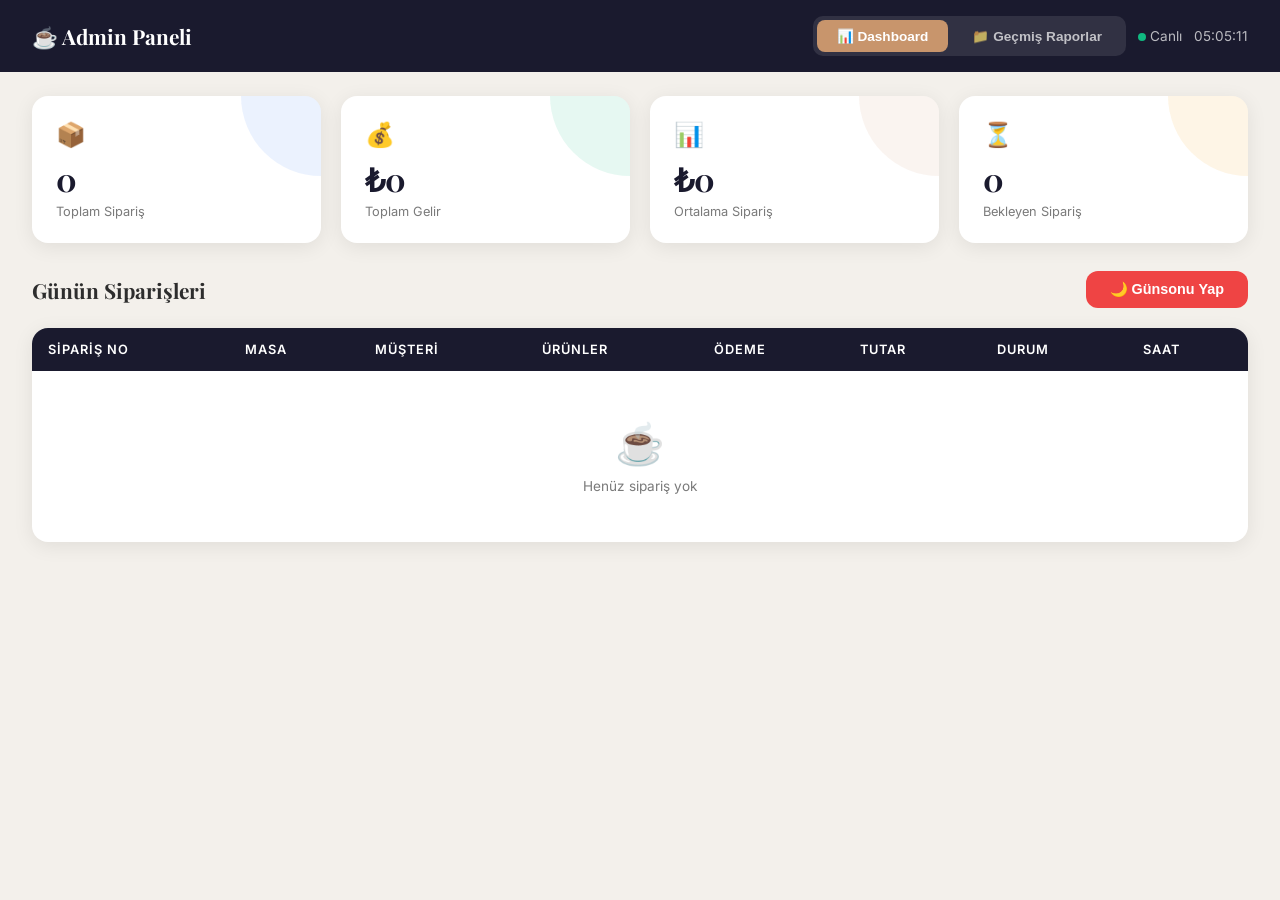
==== admin.html @ cae365af "İlk commit: Kafe otomasyon projesi (güvenli)" ====
<!DOCTYPE html>
<html lang="tr">
<head>
    <meta charset="UTF-8">
    <meta name="viewport" content="width=device-width, initial-scale=1.0">
    <title>Brew & Bean — Admin Paneli</title>
    <link rel="preconnect" href="https://fonts.googleapis.com">
    <link rel="preconnect" href="https://fonts.gstatic.com" crossorigin>
    <link href="https://fonts.googleapis.com/css2?family=Playfair+Display:wght@400;600;700&family=Inter:wght@300;400;500;600;700&display=swap" rel="stylesheet">
    <style>
        :root {
            --clr-primary: #1a1a2e;
            --clr-accent: #c8956c;
            --clr-accent-hover: #b07a54;
            --clr-accent-light: #f5ebe0;
            --clr-bg: #f3f0eb;
            --clr-surface: #ffffff;
            --clr-text: #2d2d2d;
            --clr-text-muted: #7a7a7a;
            --clr-border: #e8e0d8;
            --clr-success: #10b981;
            --clr-danger: #ef4444;

            --status-alindi: #3b82f6;
            --status-hazirlaniyor: #f59e0b;
            --status-hazir: #10b981;
            --status-teslim: #6b7280;

            --font-display: 'Playfair Display', Georgia, serif;
            --font-body: 'Inter', -apple-system, sans-serif;
            --radius: 16px;
            --shadow: 0 4px 20px rgba(0,0,0,.08);
        }

        *, *::before, *::after { box-sizing: border-box; margin: 0; padding: 0; }

        body {
            font-family: var(--font-body);
            background: var(--clr-bg);
            color: var(--clr-text);
            min-height: 100vh;
        }

        /* ---- TOP BAR ---- */
        .topbar {
            background: var(--clr-primary);
            color: #fff;
            padding: 16px 32px;
            display: flex;
            align-items: center;
            justify-content: space-between;
            position: sticky;
            top: 0;
            z-index: 100;
        }

        .topbar-left {
            display: flex;
            align-items: center;
            gap: 14px;
        }

        .topbar h1 {
            font-family: var(--font-display);
            font-size: 1.3rem;
        }

        .topbar-right {
            display: flex;
            align-items: center;
            gap: 12px;
        }

        .live-dot {
            width: 8px;
            height: 8px;
            border-radius: 50%;
            background: #10b981;
            animation: pulse 2s infinite;
            display: inline-block;
        }

        @keyframes pulse {
            0%, 100% { opacity: 1; }
            50% { opacity: .4; }
        }

        /* ---- TABS ---- */
        .tabs {
            display: flex;
            gap: 4px;
            background: rgba(255,255,255,.1);
            border-radius: 10px;
            padding: 4px;
        }

        .tab-btn {
            padding: 8px 20px;
            border: none;
            border-radius: 8px;
            font-size: .85rem;
            font-weight: 600;
            cursor: pointer;
            transition: .2s;
            color: rgba(255,255,255,.7);
            background: transparent;
        }

        .tab-btn.active {
            background: var(--clr-accent);
            color: #fff;
        }

        .tab-btn:hover:not(.active) {
            color: #fff;
            background: rgba(255,255,255,.1);
        }

        /* ---- MAIN CONTENT ---- */
        .main { padding: 24px 32px; }

        .tab-content { display: none; }
        .tab-content.active { display: block; }

        /* ---- STATS GRID ---- */
        .stats-grid {
            display: grid;
            grid-template-columns: repeat(4, 1fr);
            gap: 20px;
            margin-bottom: 28px;
        }

        .stat-card {
            background: var(--clr-surface);
            border-radius: var(--radius);
            padding: 24px;
            box-shadow: var(--shadow);
            position: relative;
            overflow: hidden;
        }

        .stat-card::after {
            content: '';
            position: absolute;
            top: 0;
            right: 0;
            width: 80px;
            height: 80px;
            border-radius: 0 0 0 80px;
            opacity: .1;
        }

        .stat-card:nth-child(1)::after { background: var(--status-alindi); }
        .stat-card:nth-child(2)::after { background: var(--clr-success); }
        .stat-card:nth-child(3)::after { background: var(--clr-accent); }
        .stat-card:nth-child(4)::after { background: var(--status-hazirlaniyor); }

        .stat-icon {
            font-size: 1.5rem;
            margin-bottom: 8px;
        }

        .stat-value {
            font-size: 2rem;
            font-weight: 700;
            color: var(--clr-primary);
            font-family: var(--font-display);
        }

        .stat-label {
            font-size: .8rem;
            color: var(--clr-text-muted);
            margin-top: 4px;
        }

        /* ---- ORDERS TABLE ---- */
        .section-bar {
            display: flex;
            justify-content: space-between;
            align-items: center;
            margin-bottom: 20px;
        }

        .section-bar h2 {
            font-family: var(--font-display);
            font-size: 1.3rem;
        }

        .end-day-btn {
            background: var(--clr-danger);
            color: #fff;
            border: none;
            padding: 10px 24px;
            border-radius: 12px;
            font-weight: 600;
            font-size: .9rem;
            cursor: pointer;
            transition: .2s;
            display: flex;
            align-items: center;
            gap: 8px;
        }

        .end-day-btn:hover {
            background: #dc2626;
            transform: translateY(-1px);
        }

        .table-wrap {
            background: var(--clr-surface);
            border-radius: var(--radius);
            overflow: hidden;
            box-shadow: var(--shadow);
        }

        table {
            width: 100%;
            border-collapse: collapse;
        }

        thead th {
            background: var(--clr-primary);
            color: #fff;
            padding: 14px 16px;
            text-align: left;
            font-size: .8rem;
            text-transform: uppercase;
            letter-spacing: 1px;
            font-weight: 600;
        }

        tbody td {
            padding: 14px 16px;
            border-bottom: 1px solid var(--clr-border);
            font-size: .85rem;
        }

        tbody tr:hover {
            background: var(--clr-accent-light);
        }

        tbody tr:last-child td {
            border-bottom: none;
        }

        .status-badge {
            display: inline-flex;
            align-items: center;
            gap: 5px;
            padding: 4px 12px;
            border-radius: 20px;
            font-size: .75rem;
            font-weight: 600;
        }

        .badge-alindi { background: #dbeafe; color: #1d4ed8; }
        .badge-hazirlaniyor { background: #fef3c7; color: #b45309; }
        .badge-hazir { background: #d1fae5; color: #047857; }
        .badge-teslim_edildi { background: #f3f4f6; color: #4b5563; }

        .payment-badge {
            display: inline-flex;
            align-items: center;
            gap: 4px;
            font-size: .85rem;
        }

        .table-empty {
            padding: 48px;
            text-align: center;
            color: var(--clr-text-muted);
        }

        .table-empty span {
            font-size: 2.5rem;
            display: block;
            margin-bottom: 10px;
        }

        /* ---- REPORTS TAB ---- */
        .reports-list {
            display: flex;
            flex-direction: column;
            gap: 12px;
        }

        .report-card {
            background: var(--clr-surface);
            border-radius: var(--radius);
            padding: 24px;
            box-shadow: var(--shadow);
            cursor: pointer;
            transition: .2s;
            display: grid;
            grid-template-columns: auto 1fr repeat(3, auto);
            gap: 24px;
            align-items: center;
        }

        .report-card:hover {
            transform: translateY(-2px);
            box-shadow: 0 8px 30px rgba(0,0,0,.12);
        }

        .report-date {
            font-family: var(--font-display);
            font-size: 1.1rem;
            font-weight: 600;
            white-space: nowrap;
        }

        .report-stat {
            text-align: center;
        }

        .report-stat-value {
            font-weight: 700;
            font-size: 1.1rem;
            color: var(--clr-primary);
        }

        .report-stat-label {
            font-size: .75rem;
            color: var(--clr-text-muted);
        }

        .report-arrow {
            color: var(--clr-text-muted);
            font-size: 1.2rem;
        }

        .reports-empty {
            text-align: center;
            padding: 60px;
            color: var(--clr-text-muted);
        }

        .reports-empty span {
            font-size: 3rem;
            display: block;
            margin-bottom: 10px;
        }

        /* ---- MODAL ---- */
        .modal-overlay {
            position: fixed;
            inset: 0;
            background: rgba(0,0,0,.5);
            backdrop-filter: blur(4px);
            z-index: 200;
            display: none;
            align-items: center;
            justify-content: center;
        }

        .modal-overlay.open {
            display: flex;
        }

        .modal {
            background: var(--clr-surface);
            border-radius: var(--radius);
            padding: 36px;
            max-width: 600px;
            width: 90%;
            max-height: 80vh;
            overflow-y: auto;
            box-shadow: 0 20px 60px rgba(0,0,0,.2);
            animation: modalIn .3s ease;
        }

        @keyframes modalIn {
            from { opacity: 0; transform: scale(.95) translateY(10px); }
            to { opacity: 1; transform: scale(1) translateY(0); }
        }

        .modal h2 {
            font-family: var(--font-display);
            margin-bottom: 20px;
            font-size: 1.4rem;
        }

        .modal-actions {
            display: flex;
            gap: 12px;
            margin-top: 24px;
        }

        .modal-btn {
            flex: 1;
            padding: 12px;
            border: none;
            border-radius: 12px;
            font-weight: 600;
            font-size: .9rem;
            cursor: pointer;
            transition: .2s;
        }

        .modal-btn-cancel {
            background: var(--clr-bg);
            color: var(--clr-text);
        }

        .modal-btn-danger {
            background: var(--clr-danger);
            color: #fff;
        }

        .modal-btn:hover { transform: translateY(-1px); }

        /* End of day summary */
        .eod-summary {
            display: grid;
            grid-template-columns: 1fr 1fr;
            gap: 16px;
            margin-top: 16px;
        }

        .eod-stat {
            background: var(--clr-bg);
            padding: 16px;
            border-radius: 12px;
            text-align: center;
        }

        .eod-stat-value {
            font-size: 1.5rem;
            font-weight: 700;
            color: var(--clr-primary);
            font-family: var(--font-display);
        }

        .eod-stat-label {
            font-size: .8rem;
            color: var(--clr-text-muted);
            margin-top: 4px;
        }

        .eod-top-items {
            margin-top: 16px;
        }

        .eod-top-items h4 {
            font-size: .9rem;
            margin-bottom: 8px;
        }

        .eod-top-item {
            display: flex;
            justify-content: space-between;
            padding: 6px 0;
            font-size: .85rem;
            border-bottom: 1px solid var(--clr-border);
        }

        /* ---- REPORT DETAIL MODAL ---- */
        .report-detail-table {
            width: 100%;
            border-collapse: collapse;
            margin-top: 16px;
            font-size: .8rem;
        }

        .report-detail-table th {
            background: var(--clr-bg);
            padding: 10px 12px;
            text-align: left;
            font-weight: 600;
        }

        .report-detail-table td {
            padding: 8px 12px;
            border-bottom: 1px solid var(--clr-border);
        }

        /* ---- RESPONSIVE ---- */
        @media (max-width: 1024px) {
            .stats-grid { grid-template-columns: repeat(2, 1fr); }
            .report-card { grid-template-columns: 1fr; gap: 12px; }
        }

        @media (max-width: 768px) {
            .main { padding: 16px; }
            .topbar { padding: 12px 16px; flex-wrap: wrap; gap: 10px; }
            .stats-grid { grid-template-columns: 1fr; }
            .table-wrap { overflow-x: auto; }
            table { min-width: 600px; }
        }
    </style>
</head>
<body>

    <!-- TOP BAR -->
    <div class="topbar">
        <div class="topbar-left">
            <h1>☕ Admin Paneli</h1>
        </div>
        <div class="topbar-right">
            <div class="tabs">
                <button class="tab-btn active" data-tab="dashboard">📊 Dashboard</button>
                <button class="tab-btn" data-tab="reports">📁 Geçmiş Raporlar</button>
            </div>
            <span style="color:rgba(255,255,255,.7); font-size:.85rem;"><span class="live-dot"></span> Canlı</span>
            <span id="clock" style="color:rgba(255,255,255,.7); font-size:.85rem;"></span>
        </div>
    </div>

    <div class="main">
        <!-- ===== DASHBOARD TAB ===== -->
        <div class="tab-content active" id="tabDashboard">
            <!-- İstatistikler -->
            <div class="stats-grid">
                <div class="stat-card">
                    <div class="stat-icon">📦</div>
                    <div class="stat-value" id="statOrders">0</div>
                    <div class="stat-label">Toplam Sipariş</div>
                </div>
                <div class="stat-card">
                    <div class="stat-icon">💰</div>
                    <div class="stat-value" id="statRevenue">₺0</div>
                    <div class="stat-label">Toplam Gelir</div>
                </div>
                <div class="stat-card">
                    <div class="stat-icon">📊</div>
                    <div class="stat-value" id="statAvg">₺0</div>
                    <div class="stat-label">Ortalama Sipariş</div>
                </div>
                <div class="stat-card">
                    <div class="stat-icon">⏳</div>
                    <div class="stat-value" id="statPending">0</div>
                    <div class="stat-label">Bekleyen Sipariş</div>
                </div>
            </div>

            <!-- Sipariş Tablosu -->
            <div class="section-bar">
                <h2>Günün Siparişleri</h2>
                <button class="end-day-btn" id="endDayBtn">
                    🌙 Günsonu Yap
                </button>
            </div>

            <div class="table-wrap">
                <table>
                    <thead>
                        <tr>
                            <th>Sipariş No</th>
                            <th>Masa</th>
                            <th>Müşteri</th>
                            <th>Ürünler</th>
                            <th>Ödeme</th>
                            <th>Tutar</th>
                            <th>Durum</th>
                            <th>Saat</th>
                        </tr>
                    </thead>
                    <tbody id="ordersBody">
                        <tr>
                            <td colspan="8" class="table-empty">
                                <span>☕</span>
                                Henüz sipariş yok
                            </td>
                        </tr>
                    </tbody>
                </table>
            </div>
        </div>

        <!-- ===== RAPORLAR TAB ===== -->
        <div class="tab-content" id="tabReports">
            <div class="section-bar">
                <h2>Geçmiş Günsonu Raporları</h2>
            </div>
            <div class="reports-list" id="reportsList">
                <div class="reports-empty">
                    <span>📊</span>
                    Henüz günsonu raporu yok
                </div>
            </div>
        </div>
    </div>

    <!-- ===== GÜNSONU ONAY MODAL ===== -->
    <div class="modal-overlay" id="endDayModal">
        <div class="modal">
            <h2>🌙 Günsonu Yap</h2>
            <p style="color:var(--clr-text-muted); margin-bottom: 16px;">
                Bu işlem günün tüm sipariş verilerini arşivleyecek ve aktif siparişleri sıfırlayacaktır.
                Bu işlem geri alınamaz.
            </p>
            <div id="endDayPreview"></div>
            <div class="modal-actions">
                <button class="modal-btn modal-btn-cancel" id="endDayCancel">İptal</button>
                <button class="modal-btn modal-btn-danger" id="endDayConfirm">🌙 Günsonu Onayla</button>
            </div>
        </div>
    </div>

    <!-- ===== GÜNSONU SONUÇ MODAL ===== -->
    <div class="modal-overlay" id="endDayResultModal">
        <div class="modal">
            <h2 style="text-align:center;">✅ Günsonu Tamamlandı</h2>
            <div id="endDayResult"></div>
            <div class="modal-actions">
                <button class="modal-btn modal-btn-cancel" onclick="document.getElementById('endDayResultModal').classList.remove('open')" style="flex:none; width:100%;">Tamam</button>
            </div>
        </div>
    </div>

    <!-- ===== RAPOR DETAY MODAL ===== -->
    <div class="modal-overlay" id="reportDetailModal">
        <div class="modal" style="max-width:700px;">
            <h2 id="reportDetailTitle">Rapor Detayı</h2>
            <div id="reportDetailContent"></div>
            <div class="modal-actions">
                <button class="modal-btn modal-btn-cancel" onclick="document.getElementById('reportDetailModal').classList.remove('open')" style="flex:none; width:100%;">Kapat</button>
            </div>
        </div>
    </div>

    <script src="admin.js"></script>
</body>
</html>
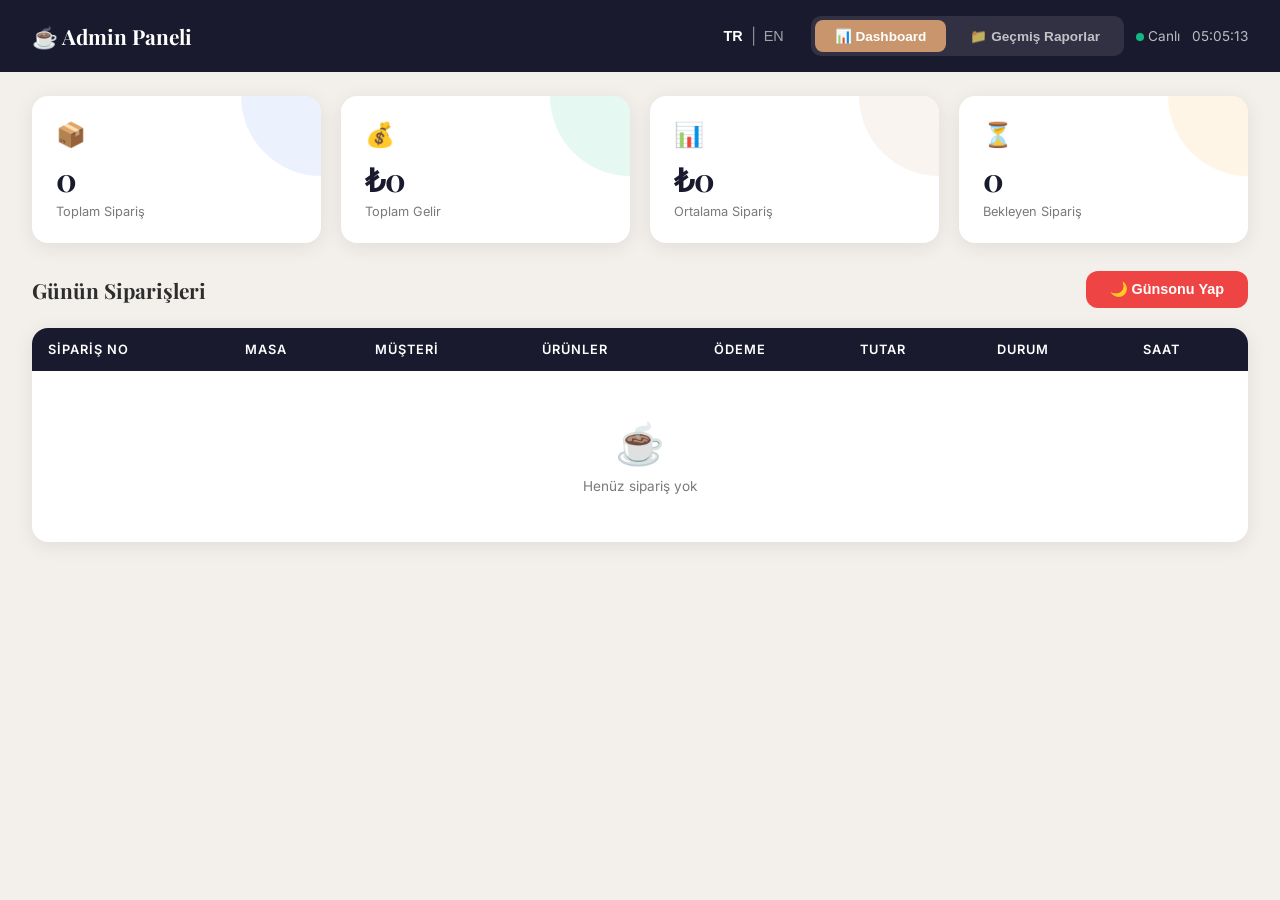
==== commit 85b47e4c: "Update location.php with robust JSON parsing" ====
--- a/admin.html
+++ b/admin.html
@@ -620,5 +620,6 @@
     </div>
 
     <script src="admin.js"></script>
+<script src="lang.js"></script>
 </body>
 </html>
